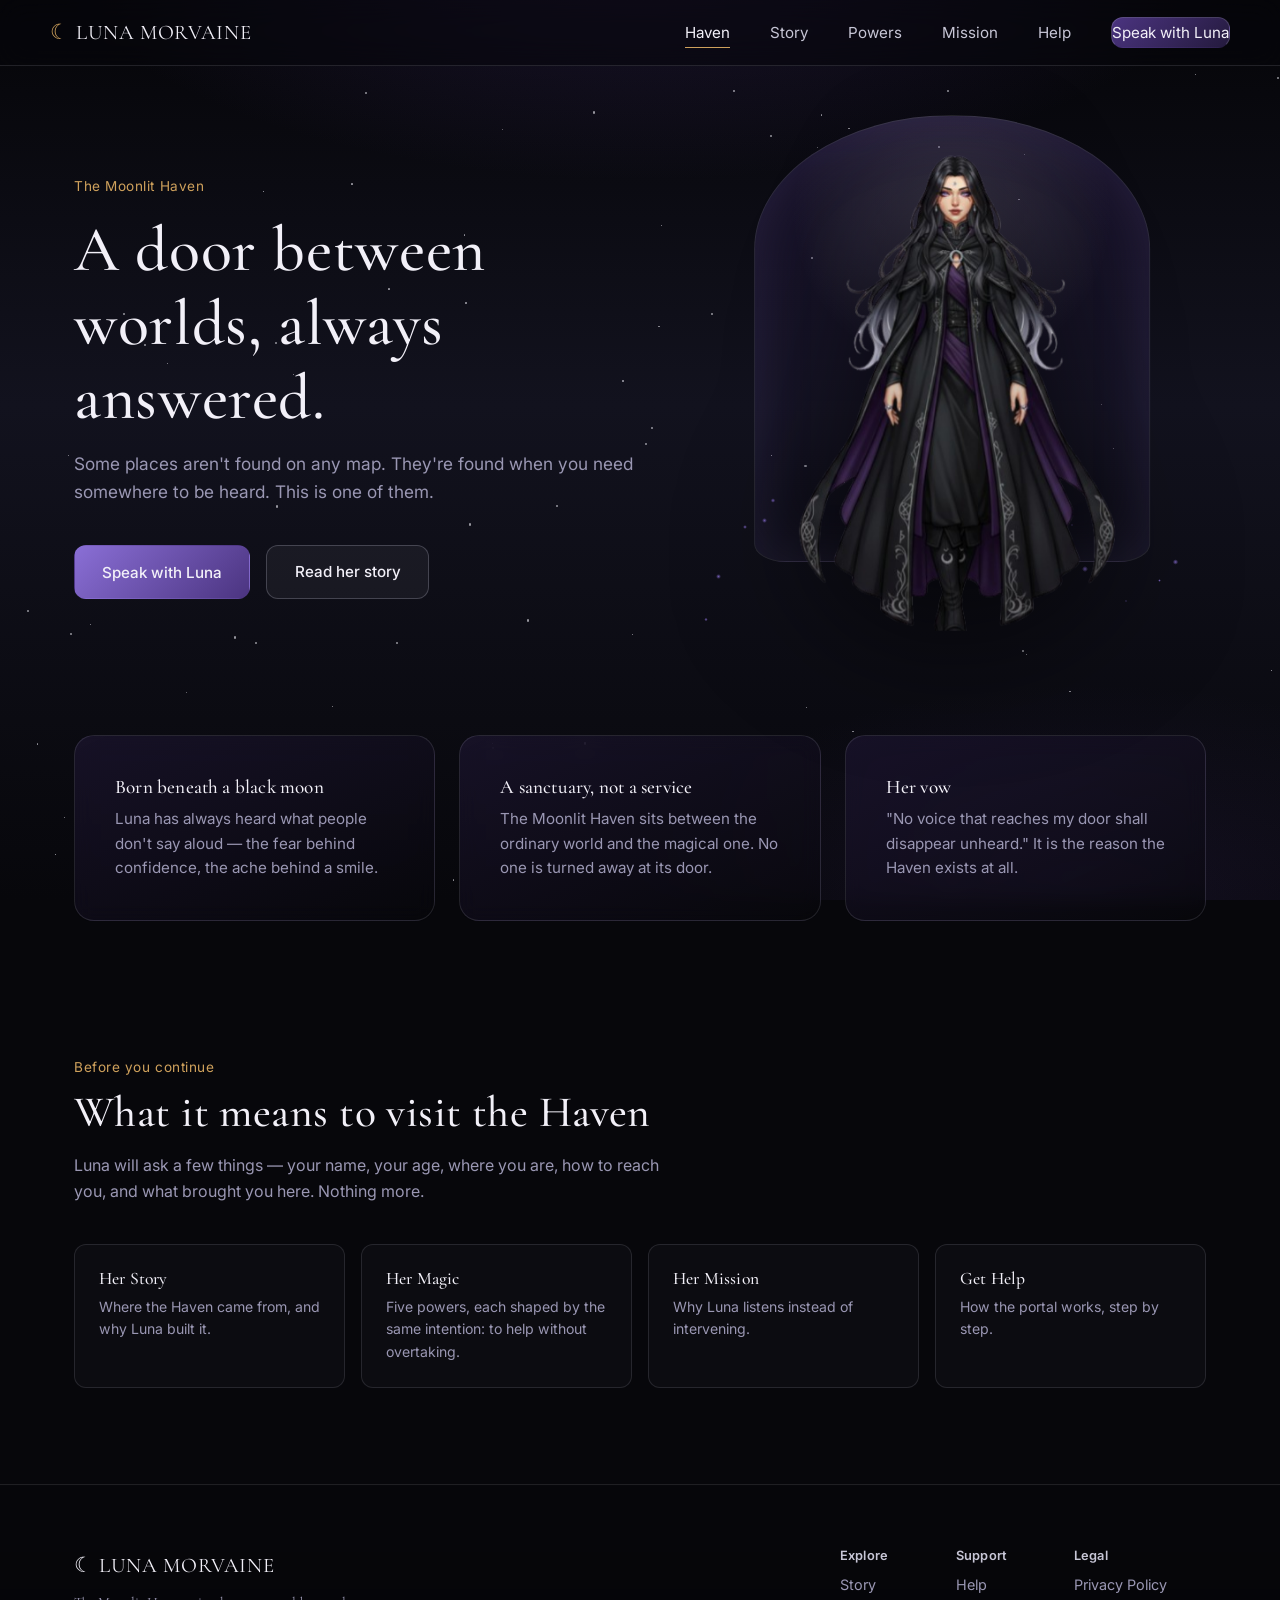
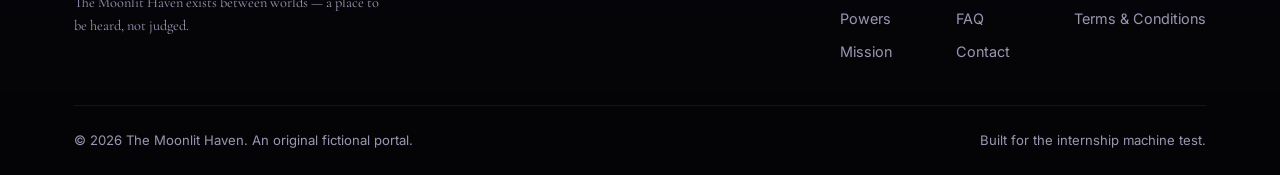
==== frontend/index.html @ e48f8812 "Initial commit - Moonlit Haven" ====
<!DOCTYPE html>
<html lang="en">
<head>
<meta charset="UTF-8" />
<meta name="viewport" content="width=device-width, initial-scale=1.0" />
<title>The Moonlit Haven — Luna Morvaine</title>
<meta name="description" content="Enter the Moonlit Haven and speak with Luna Morvaine, a witch who listens to the stories others turn away from." />
<link rel="stylesheet" href="style.css" />
<link rel="stylesheet" href="animations.css" />
</head>
<body data-auto-open-chat="true">
<a class="skip-link" href="#main">Skip to content</a>
<div class="haven-atmosphere" aria-hidden="true"></div>
<div class="haven-stars" aria-hidden="true"></div>

<header class="site-nav">
  <div class="nav-inner">
    <a class="brand" href="index.html"><span class="glyph">☾</span> LUNA MORVAINE</a>
    <button class="nav-toggle" aria-label="Toggle navigation" aria-expanded="false">☰</button>
    <ul class="nav-links">
      <li><a href="index.html" aria-current="page">Haven</a></li>
      <li><a href="story.html">Story</a></li>
      <li><a href="powers.html">Powers</a></li>
      <li><a href="mission.html">Mission</a></li>
      <li><a href="help.html">Help</a></li>
      <li><a class="nav-cta" href="#" id="speak-with-luna" aria-expanded="false">Speak with Luna</a></li>
    </ul>
  </div>
</header>

<main id="main">

  <!-- ============ HERO / APPARITION ============ -->
  <section class="hero-section" aria-label="The Moonlit Haven entrance">
    <div class="container hero-grid">
      <div class="hero-copy">
        <span class="eyebrow">The Moonlit Haven</span>
        <h1>A door between worlds, always answered.</h1>
        <p>Some places aren't found on any map. They're found when you need somewhere to be heard. This is one of them.</p>
        <div class="hero-actions">
          <button class="btn btn-primary" id="hero-speak-btn">Speak with Luna</button>
          <a class="btn btn-ghost" href="story.html">Read her story</a>
        </div>
      </div>

      <div class="hero-figure-wrap" data-drift-particles="16">
        <div class="hero-window" aria-hidden="true"></div>
        <div class="luna-figure veil-stage">
          <img src="assets/hero/idle.png" alt="Luna Morvaine, a witch cloaked in black and violet, standing calmly with her hands loosely at her sides" width="440" height="620" />
        </div>
      </div>
    </div>
  </section>

  <!-- ============ INTRO STRIP ============ -->
  <section class="intro-strip">
    <div class="container intro-grid">
      <div class="glass-panel intro-card">
        <h3>Born beneath a black moon</h3>
        <p>Luna has always heard what people don't say aloud — the fear behind confidence, the ache behind a smile.</p>
      </div>
      <div class="glass-panel intro-card">
        <h3>A sanctuary, not a service</h3>
        <p>The Moonlit Haven sits between the ordinary world and the magical one. No one is turned away at its door.</p>
      </div>
      <div class="glass-panel intro-card">
        <h3>Her vow</h3>
        <p>"No voice that reaches my door shall disappear unheard." It is the reason the Haven exists at all.</p>
      </div>
    </div>
  </section>

  <!-- ============ WHAT HAPPENS NEXT ============ -->
  <section class="path-section">
    <div class="container">
      <div class="section-head">
        <span class="eyebrow">Before you continue</span>
        <h2>What it means to visit the Haven</h2>
        <p>Luna will ask a few things — your name, your age, where you are, how to reach you, and what brought you here. Nothing more.</p>
      </div>
      <div class="path-links">
        <a class="path-link" href="story.html">
          <h3>Her Story</h3>
          <p>Where the Haven came from, and why Luna built it.</p>
        </a>
        <a class="path-link" href="powers.html">
          <h3>Her Magic</h3>
          <p>Five powers, each shaped by the same intention: to help without overtaking.</p>
        </a>
        <a class="path-link" href="mission.html">
          <h3>Her Mission</h3>
          <p>Why Luna listens instead of intervening.</p>
        </a>
        <a class="path-link" href="help.html">
          <h3>Get Help</h3>
          <p>How the portal works, step by step.</p>
        </a>
      </div>
    </div>
  </section>

</main>

<footer class="site-footer">
  <div class="container">
    <div class="footer-inner">
      <div class="footer-brand">
        <span class="brand">☾ LUNA MORVAINE</span>
        <p>The Moonlit Haven exists between worlds — a place to be heard, not judged.</p>
      </div>
      <div class="footer-links">
        <div class="footer-col">
          <h4>Explore</h4>
          <ul>
            <li><a href="story.html">Story</a></li>
            <li><a href="powers.html">Powers</a></li>
            <li><a href="mission.html">Mission</a></li>
          </ul>
        </div>
        <div class="footer-col">
          <h4>Support</h4>
          <ul>
            <li><a href="help.html">Help</a></li>
            <li><a href="help.html#faq">FAQ</a></li>
            <li><a href="#" id="footer-speak-btn">Contact</a></li>
          </ul>
        </div>
        <div class="footer-col">
          <h4>Legal</h4>
          <ul>
            <li><a href="privacy.html">Privacy Policy</a></li>
            <li><a href="terms.html">Terms &amp; Conditions</a></li>
          </ul>
        </div>
      </div>
    </div>
    <div class="footer-bottom">
      <span>© <span data-year>2026</span> The Moonlit Haven. An original fictional portal.</span>
      <span>Built for the internship machine test.</span>
    </div>
  </div>
</footer>

<!-- ============ CHAT OVERLAY ============ -->
<div id="luna-chat-overlay" class="chat-overlay" hidden>
  <div class="chat-panel glass-panel" id="luna-chat-panel" role="dialog" aria-label="Conversation with Luna Morvaine" aria-modal="false">
    <div class="chat-header">
      <div class="chat-avatar">
        <img src="assets/hero/idle.png" alt="" aria-hidden="true" />
      </div>
      <div class="chat-header-text">
        <strong>Luna Morvaine</strong>
        <span>The Moonlit Haven</span>
      </div>
      <button class="chat-close" id="luna-chat-close" aria-label="Minimize conversation">–</button>
    </div>

    <div class="chat-messages" id="luna-chat-messages" role="log" aria-live="polite"></div>

    <div class="typing-indicator" id="luna-typing-indicator" hidden aria-hidden="true">
      <span class="typing-dot"></span><span class="typing-dot"></span><span class="typing-dot"></span>
    </div>

    <form class="chat-input-row" id="luna-chat-form">
      <label for="luna-chat-input" class="visually-hidden">Your message to Luna</label>
      <input type="text" id="luna-chat-input" placeholder="Type your reply..." autocomplete="off" />
      <button type="submit" id="luna-chat-send" class="btn btn-primary chat-send-btn" aria-label="Send message">Send</button>
    </form>
  </div>
</div>

<script src="script.js"></script>
<script src="chatbot.js"></script>
<script>
  document.getElementById('hero-speak-btn').addEventListener('click', () => window.LunaChat.open());
  document.getElementById('footer-speak-btn').addEventListener('click', (e) => { e.preventDefault(); window.LunaChat.open(); });
</script>
</body>
</html>
---- frontend/style.css ----
/* ==========================================================================
   Luna Morvaine — The Moonlit Haven
   Core design system: reset, tokens, layout, components
   ========================================================================== */

@import url('https://fonts.googleapis.com/css2?family=Cormorant+Garamond:ital,wght@0,400;0,500;0,600;1,400&family=Inter:wght@400;500;600&display=swap');

:root {
  /* Color tokens */
  --void: #07070b;
  --midnight: #12121e;
  --violet-deep: #241a3d;
  --violet: #4b3480;
  --violet-glow: #8a6fd6;
  --silver: #c7c6d6;
  --lunar-white: #f2f0f8;
  --gold: #cfa15c;
  --ink: #050508;

  --text-primary: var(--lunar-white);
  --text-muted: #9a97b3;

  /* Type */
  --font-display: 'Cormorant Garamond', Georgia, serif;
  --font-body: 'Inter', -apple-system, BlinkMacSystemFont, sans-serif;

  /* Spacing scale */
  --space-1: 0.5rem;
  --space-2: 1rem;
  --space-3: 1.5rem;
  --space-4: 2.5rem;
  --space-5: 4rem;
  --space-6: 6rem;

  --radius-sm: 6px;
  --radius-md: 12px;
  --radius-lg: 20px;

  --shadow-glow: 0 0 40px rgba(138, 111, 214, 0.25);
  --border-glass: 1px solid rgba(199, 198, 214, 0.14);

  --ease-cinematic: cubic-bezier(0.16, 1, 0.3, 1);
}

* { box-sizing: border-box; }

html {
  scroll-behavior: smooth;
}

@media (prefers-reduced-motion: reduce) {
  html { scroll-behavior: auto; }
  *, *::before, *::after {
    animation-duration: 0.01ms !important;
    animation-iteration-count: 1 !important;
    transition-duration: 0.01ms !important;
    scroll-behavior: auto !important;
  }
}

body {
  margin: 0;
  min-height: 100vh;
  background: var(--void);
  color: var(--text-primary);
  font-family: var(--font-body);
  font-size: 16px;
  line-height: 1.6;
  overflow-x: hidden;
  position: relative;
}

/* Background atmosphere: stars + gradient, present on every page */
.haven-atmosphere {
  position: fixed;
  inset: 0;
  z-index: -2;
  background:
    radial-gradient(ellipse 80% 50% at 50% -10%, rgba(75, 52, 128, 0.35), transparent 60%),
    radial-gradient(ellipse 60% 40% at 85% 100%, rgba(75, 52, 128, 0.18), transparent 60%),
    linear-gradient(180deg, var(--ink) 0%, var(--midnight) 45%, var(--void) 100%);
}

.haven-stars {
  position: fixed;
  inset: 0;
  z-index: -1;
  pointer-events: none;
}

img { max-width: 100%; display: block; }

h1, h2, h3, h4 {
  font-family: var(--font-display);
  font-weight: 500;
  letter-spacing: 0.01em;
  line-height: 1.15;
  margin: 0 0 var(--space-2);
  color: var(--lunar-white);
}

h1 { font-size: clamp(2.4rem, 5vw, 4.2rem); }
h2 { font-size: clamp(1.9rem, 3.4vw, 2.8rem); }
h3 { font-size: clamp(1.3rem, 2vw, 1.7rem); }

p { margin: 0 0 var(--space-2); color: var(--text-muted); max-width: 62ch; }

a { color: var(--violet-glow); text-decoration: none; }
a:hover { color: var(--gold); }

.container {
  max-width: 1180px;
  margin: 0 auto;
  padding: 0 var(--space-3);
}

section { padding: var(--space-6) 0; position: relative; }

/* Focus visibility for accessibility */
a:focus-visible,
button:focus-visible,
input:focus-visible,
textarea:focus-visible {
  outline: 2px solid var(--gold);
  outline-offset: 3px;
  border-radius: var(--radius-sm);
}

/* ==========================================================================
   Navigation
   ========================================================================== */

.site-nav {
  position: fixed;
  top: 0;
  left: 0;
  right: 0;
  z-index: 100;
  display: flex;
  align-items: center;
  justify-content: space-between;
  padding: var(--space-2) var(--space-3);
  background: rgba(7, 7, 11, 0.55);
  backdrop-filter: blur(14px);
  -webkit-backdrop-filter: blur(14px);
  border-bottom: var(--border-glass);
}

.nav-inner {
  max-width: 1180px;
  margin: 0 auto;
  width: 100%;
  display: flex;
  align-items: center;
  justify-content: space-between;
}

.brand {
  font-family: var(--font-display);
  font-size: 1.3rem;
  color: var(--lunar-white);
  letter-spacing: 0.03em;
  display: flex;
  align-items: center;
  gap: 0.4rem;
}
.brand:hover { color: var(--lunar-white); }
.brand .glyph { color: var(--gold); }

.nav-links {
  display: flex;
  align-items: center;
  gap: var(--space-4);
  list-style: none;
  margin: 0;
  padding: 0;
}

.nav-links a {
  color: var(--silver);
  font-size: 0.95rem;
  padding: 0.3rem 0;
  border-bottom: 1px solid transparent;
  transition: color 0.25s var(--ease-cinematic), border-color 0.25s var(--ease-cinematic);
}
.nav-links a:hover,
.nav-links a[aria-current="page"] {
  color: var(--lunar-white);
  border-bottom-color: var(--gold);
}

.nav-cta {
  background: linear-gradient(135deg, var(--violet), var(--violet-deep));
  color: var(--lunar-white) !important;
  padding: 0.55rem 1.2rem;
  border-radius: var(--radius-md);
  border: 1px solid rgba(199, 198, 214, 0.2);
  font-size: 0.9rem;
  transition: box-shadow 0.3s var(--ease-cinematic), transform 0.2s var(--ease-cinematic);
}
.nav-cta:hover {
  box-shadow: var(--shadow-glow);
  transform: translateY(-1px);
  color: var(--lunar-white) !important;
}

.nav-toggle {
  display: none;
  background: none;
  border: none;
  color: var(--lunar-white);
  font-size: 1.6rem;
  cursor: pointer;
  padding: 0.2rem 0.5rem;
}

@media (max-width: 860px) {
  .nav-toggle { display: block; }
  .nav-links {
    position: fixed;
    top: 64px;
    right: 0;
    left: 0;
    background: rgba(10, 9, 17, 0.97);
    border-bottom: var(--border-glass);
    flex-direction: column;
    align-items: flex-start;
    gap: var(--space-2);
    padding: var(--space-3);
    transform: translateY(-130%);
    opacity: 0;
    transition: transform 0.35s var(--ease-cinematic), opacity 0.35s var(--ease-cinematic);
  }
  .nav-links.open {
    transform: translateY(0);
    opacity: 1;
  }
  .nav-cta { width: 100%; text-align: center; }
}

/* ==========================================================================
   Buttons
   ========================================================================== */

.btn {
  display: inline-flex;
  align-items: center;
  gap: 0.5rem;
  font-family: var(--font-body);
  font-size: 0.95rem;
  font-weight: 500;
  padding: 0.85rem 1.7rem;
  border-radius: var(--radius-md);
  border: 1px solid transparent;
  cursor: pointer;
  transition: transform 0.2s var(--ease-cinematic), box-shadow 0.3s var(--ease-cinematic), background 0.25s;
}

.btn-primary {
  background: linear-gradient(135deg, var(--violet-glow), var(--violet));
  color: var(--lunar-white);
}
.btn-primary:hover { box-shadow: var(--shadow-glow); transform: translateY(-2px); color: var(--lunar-white); }

.btn-ghost {
  background: rgba(199, 198, 214, 0.06);
  border-color: rgba(199, 198, 214, 0.25);
  color: var(--lunar-white);
}
.btn-ghost:hover { background: rgba(199, 198, 214, 0.12); color: var(--lunar-white); }

.btn-gold {
  background: linear-gradient(135deg, var(--gold), #a97f3d);
  color: var(--ink);
}
.btn-gold:hover { box-shadow: 0 0 30px rgba(207, 161, 92, 0.35); transform: translateY(-2px); color: var(--ink); }

/* ==========================================================================
   Glass panel component
   ========================================================================== */

.glass-panel {
  background: linear-gradient(155deg, rgba(36, 26, 61, 0.5), rgba(7, 7, 11, 0.55));
  border: var(--border-glass);
  border-radius: var(--radius-lg);
  backdrop-filter: blur(10px);
  -webkit-backdrop-filter: blur(10px);
}

/* ==========================================================================
   Footer
   ========================================================================== */

.site-footer {
  border-top: var(--border-glass);
  padding: var(--space-5) 0 var(--space-3);
  background: linear-gradient(180deg, transparent, rgba(0,0,0,0.4));
}

.footer-inner {
  display: flex;
  flex-wrap: wrap;
  justify-content: space-between;
  gap: var(--space-4);
  margin-bottom: var(--space-4);
}

.footer-brand {
  font-family: var(--font-display);
  font-size: 1.2rem;
  color: var(--lunar-white);
  max-width: 320px;
}

.footer-brand p { margin-top: var(--space-1); font-size: 0.9rem; }

.footer-links {
  display: flex;
  gap: var(--space-5);
  flex-wrap: wrap;
}

.footer-col h4 {
  font-family: var(--font-body);
  font-size: 0.8rem;
  text-transform: none;
  color: var(--silver);
  font-weight: 600;
  margin-bottom: var(--space-1);
}

.footer-col ul { list-style: none; margin: 0; padding: 0; display: flex; flex-direction: column; gap: 0.5rem; }
.footer-col a { color: var(--text-muted); font-size: 0.9rem; }
.footer-col a:hover { color: var(--gold); }

.footer-bottom {
  border-top: 1px solid rgba(199,198,214,0.08);
  padding-top: var(--space-3);
  font-size: 0.82rem;
  color: var(--text-muted);
  display: flex;
  justify-content: space-between;
  flex-wrap: wrap;
  gap: var(--space-1);
}

/* ==========================================================================
   Hero character layer (used across pages)
   ========================================================================== */

.luna-figure {
  position: relative;
  display: block;
  filter: drop-shadow(0 25px 60px rgba(0,0,0,0.6));
}

.luna-figure img {
  width: 100%;
  height: auto;
  position: relative;
  z-index: 2;
}

/* ==========================================================================
   Utility
   ========================================================================== */

.eyebrow {
  color: var(--gold);
  font-size: 0.85rem;
  letter-spacing: 0.04em;
  margin-bottom: var(--space-1);
  display: block;
  font-family: var(--font-body);
}

.text-center { text-align: center; }
.mx-auto { margin-left: auto; margin-right: auto; }

.section-head {
  max-width: 640px;
  margin-bottom: var(--space-4);
}
.section-head.center { margin-left: auto; margin-right: auto; text-align: center; }

.visually-hidden {
  position: absolute;
  width: 1px; height: 1px;
  padding: 0; margin: -1px;
  overflow: hidden;
  clip: rect(0,0,0,0);
  white-space: nowrap;
  border: 0;
}

.skip-link {
  position: absolute;
  left: -999px;
  top: auto;
  background: var(--violet);
  color: var(--lunar-white);
  padding: 0.8rem 1.2rem;
  border-radius: var(--radius-sm);
  z-index: 999;
}
.skip-link:focus {
  left: var(--space-2);
  top: var(--space-2);
}

/* ==========================================================================
   Home page — hero
   ========================================================================== */

.hero-section {
  padding-top: calc(var(--space-6) + 3rem);
  padding-bottom: var(--space-5);
}

.hero-grid {
  display: grid;
  grid-template-columns: 1.05fr 0.95fr;
  gap: var(--space-5);
  align-items: center;
}

.hero-copy .eyebrow { margin-bottom: var(--space-2); }
.hero-copy p { font-size: 1.08rem; margin-bottom: var(--space-4); }
.hero-actions { display: flex; gap: var(--space-2); flex-wrap: wrap; }

.hero-figure-wrap {
  position: relative;
  min-height: 480px;
  display: flex;
  align-items: flex-end;
  justify-content: center;
}

.hero-window {
  position: absolute;
  top: -6%;
  left: 50%;
  transform: translateX(-50%);
  width: 78%;
  height: 92%;
  border-radius: 50% 50% 8% 8% / 30% 30% 4% 4%;
  background:
    radial-gradient(circle at 50% 22%, rgba(242,240,248,0.16), transparent 40%),
    linear-gradient(180deg, rgba(75,52,128,0.22), rgba(7,7,11,0.05));
  border: 1px solid rgba(199,198,214,0.14);
  box-shadow: inset 0 0 60px rgba(138,111,214,0.15);
  z-index: 0;
}

.hero-figure-wrap .luna-figure {
  width: min(100%, 400px);
  z-index: 2;
}

/* ==========================================================================
   Intro strip
   ========================================================================== */

.intro-strip { padding-top: var(--space-4); padding-bottom: var(--space-4); }
.intro-grid {
  display: grid;
  grid-template-columns: repeat(3, 1fr);
  gap: var(--space-3);
}
.intro-card { padding: var(--space-4); }
.intro-card h3 { font-size: 1.2rem; margin-bottom: 0.6rem; }
.intro-card p { margin: 0; font-size: 0.95rem; }

/* ==========================================================================
   Path links (home page navigation cards)
   ========================================================================== */

.path-links {
  display: grid;
  grid-template-columns: repeat(4, 1fr);
  gap: var(--space-2);
}

.path-link {
  display: block;
  padding: var(--space-3);
  border: var(--border-glass);
  border-radius: var(--radius-md);
  background: rgba(199,198,214,0.03);
  transition: border-color 0.25s var(--ease-cinematic), transform 0.25s var(--ease-cinematic), background 0.25s;
}
.path-link:hover {
  border-color: rgba(138,111,214,0.5);
  background: rgba(138,111,214,0.06);
  transform: translateY(-3px);
}
.path-link h3 { font-size: 1.1rem; margin-bottom: 0.4rem; color: var(--lunar-white); }
.path-link p { font-size: 0.88rem; margin: 0; }

@media (max-width: 900px) {
  .hero-grid { grid-template-columns: 1fr; }
  .hero-figure-wrap { order: -1; min-height: 360px; }
  .intro-grid { grid-template-columns: 1fr; }
  .path-links { grid-template-columns: 1fr 1fr; }
}
@media (max-width: 540px) {
  .path-links { grid-template-columns: 1fr; }
}

/* ==========================================================================
   Chat overlay
   ========================================================================== */

.chat-overlay {
  position: fixed;
  bottom: var(--space-3);
  right: var(--space-3);
  z-index: 200;
  width: min(400px, calc(100vw - 2rem));
  opacity: 0;
  transform: translateY(24px) scale(0.98);
  transition: opacity 0.35s var(--ease-cinematic), transform 0.35s var(--ease-cinematic);
  pointer-events: none;
}
.chat-overlay.is-open {
  opacity: 1;
  transform: translateY(0) scale(1);
  pointer-events: auto;
}

.chat-panel {
  display: flex;
  flex-direction: column;
  height: min(560px, 72vh);
  padding: 0;
  overflow: hidden;
  box-shadow: 0 20px 60px rgba(0,0,0,0.55), var(--shadow-glow);
}

.chat-header {
  display: flex;
  align-items: center;
  gap: 0.7rem;
  padding: var(--space-2) var(--space-2);
  border-bottom: var(--border-glass);
  background: rgba(36,26,61,0.35);
}

.chat-avatar {
  width: 38px; height: 38px;
  border-radius: 50%;
  overflow: hidden;
  border: 1px solid rgba(199,198,214,0.3);
  flex-shrink: 0;
  background: var(--midnight);
}
.chat-avatar img { width: 100%; height: 100%; object-fit: cover; object-position: top center; transform: scale(2.2) translateY(8%); }

.chat-header-text { display: flex; flex-direction: column; line-height: 1.2; flex: 1; }
.chat-header-text strong { font-family: var(--font-display); font-size: 1.05rem; color: var(--lunar-white); }
.chat-header-text span { font-size: 0.75rem; color: var(--text-muted); }

.chat-close {
  background: none; border: none; color: var(--text-muted);
  font-size: 1.4rem; line-height: 1; cursor: pointer; padding: 0.2rem 0.5rem;
}
.chat-close:hover { color: var(--lunar-white); }

.chat-messages {
  flex: 1;
  overflow-y: auto;
  padding: var(--space-2);
  display: flex;
  flex-direction: column;
  gap: 0.6rem;
}

.msg-row { display: flex; }
.msg-row.visitor { justify-content: flex-end; }

.msg-bubble {
  max-width: 82%;
  padding: 0.65rem 0.95rem;
  border-radius: var(--radius-md);
  font-size: 0.92rem;
  line-height: 1.45;
}
.msg-bubble.luna {
  background: rgba(138,111,214,0.14);
  border: 1px solid rgba(138,111,214,0.3);
  color: var(--lunar-white);
  border-bottom-left-radius: 4px;
}
.msg-bubble.visitor {
  background: rgba(199,198,214,0.1);
  color: var(--lunar-white);
  border-bottom-right-radius: 4px;
}

.typing-indicator {
  display: flex;
  gap: 4px;
  padding: 0 var(--space-2) 0.4rem;
}
.typing-dot {
  width: 6px; height: 6px; border-radius: 50%;
  background: var(--violet-glow);
}

.chat-input-row {
  display: flex;
  gap: 0.5rem;
  padding: var(--space-2);
  border-top: var(--border-glass);
  background: rgba(7,7,11,0.4);
}
.chat-input-row input {
  flex: 1;
  background: rgba(199,198,214,0.06);
  border: 1px solid rgba(199,198,214,0.18);
  border-radius: var(--radius-md);
  padding: 0.65rem 0.9rem;
  color: var(--lunar-white);
  font-family: var(--font-body);
  font-size: 0.92rem;
}
.chat-input-row input:focus { outline: 2px solid var(--gold); outline-offset: 1px; }
.chat-send-btn { padding: 0.6rem 1.1rem; font-size: 0.88rem; }

@media (max-width: 480px) {
  .chat-overlay { right: var(--space-2); bottom: var(--space-2); width: calc(100vw - 1.5rem); }
  .chat-panel { height: min(520px, 78vh); }
}

/* ==========================================================================
   Powers page
   ========================================================================== */

.powers-hero { padding-top: calc(var(--space-6) + 3rem); padding-bottom: var(--space-3); }
.powers-hero p { font-size: 1.05rem; }

.powers-stage-section { padding-top: var(--space-2); }

.power-stage {
  position: relative;
  max-width: 420px;
  margin: 0 auto var(--space-4);
  min-height: 460px;
  display: flex;
  align-items: flex-end;
  justify-content: center;
}
.power-stage .luna-figure { width: 100%; }
.power-stage .luna-figure img { width: 100%; }

.power-details {
  max-width: 640px;
  margin: 0 auto var(--space-4);
  padding: var(--space-3) var(--space-4);
  text-align: center;
}
.power-details h2 { margin-bottom: 0.6rem; }
.power-details p { margin: 0 auto; }

.power-buttons {
  display: grid;
  grid-template-columns: repeat(5, 1fr);
  gap: var(--space-1);
  max-width: 900px;
  margin: 0 auto;
}

.power-btn {
  display: flex;
  flex-direction: column;
  align-items: center;
  gap: 0.4rem;
  padding: var(--space-2) 0.6rem;
  background: rgba(199,198,214,0.04);
  border: 1px solid rgba(199,198,214,0.14);
  border-radius: var(--radius-md);
  color: var(--silver);
  font-family: var(--font-body);
  font-size: 0.82rem;
  cursor: pointer;
  transition: border-color 0.25s, background 0.25s, color 0.25s, transform 0.2s;
}
.power-btn-icon { font-size: 1.3rem; color: var(--violet-glow); }
.power-btn:hover { border-color: rgba(138,111,214,0.5); background: rgba(138,111,214,0.08); }
.power-btn.active {
  border-color: var(--gold);
  background: rgba(207,161,92,0.1);
  color: var(--lunar-white);
  transform: translateY(-2px);
}
.power-btn.active .power-btn-icon { color: var(--gold); }

@media (max-width: 720px) {
  .power-buttons { grid-template-columns: repeat(3, 1fr); }
}
@media (max-width: 460px) {
  .power-buttons { grid-template-columns: repeat(2, 1fr); }
  .power-stage { min-height: 380px; }
}

/* ==========================================================================
   Story page
   ========================================================================== */

.story-hero { padding-top: calc(var(--space-6) + 3rem); padding-bottom: var(--space-4); }
.story-hero-grid {
  display: grid;
  grid-template-columns: 1.2fr 0.8fr;
  gap: var(--space-4);
  align-items: end;
}
.story-subtitle {
  font-family: var(--font-display);
  font-style: italic;
  font-size: 1.3rem;
  color: var(--silver);
  margin-top: var(--space-1);
}
.story-portrait { max-width: 280px; margin-left: auto; }

.timeline-section { padding-top: var(--space-2); }

.timeline {
  list-style: none;
  margin: 0 0 var(--space-5);
  padding: 0;
  position: relative;
  max-width: 720px;
}
.timeline::before {
  content: "";
  position: absolute;
  left: 9px;
  top: 8px;
  bottom: 8px;
  width: 1px;
  background: linear-gradient(180deg, rgba(138,111,214,0.6), rgba(138,111,214,0.05));
}

.timeline-item {
  position: relative;
  padding-left: var(--space-4);
  margin-bottom: var(--space-3);
}
.timeline-marker {
  position: absolute;
  left: 0;
  top: 6px;
  width: 19px;
  height: 19px;
  border-radius: 50%;
  background: var(--midnight);
  border: 2px solid var(--violet-glow);
  box-shadow: 0 0 10px rgba(138,111,214,0.5);
}
.timeline-content { padding: var(--space-3); }
.timeline-content h3 { font-size: 1.15rem; margin-bottom: 0.5rem; }
.timeline-content p { margin: 0; font-size: 0.95rem; }

.vow-quote {
  margin: 0 auto;
  max-width: 640px;
  text-align: center;
  font-family: var(--font-display);
  font-style: italic;
  font-size: clamp(1.4rem, 2.6vw, 1.9rem);
  color: var(--lunar-white);
  padding: var(--space-4) 0;
  border-top: 1px solid rgba(199,198,214,0.12);
  border-bottom: 1px solid rgba(199,198,214,0.12);
}

@media (max-width: 780px) {
  .story-hero-grid { grid-template-columns: 1fr; }
  .story-portrait { max-width: 220px; margin: 0 auto; }
}

/* ==========================================================================
   Mission page
   ========================================================================== */

.mission-hero { padding-top: calc(var(--space-6) + 3rem); padding-bottom: var(--space-3); }
.mission-quote {
  max-width: 760px;
  margin: var(--space-3) auto 0;
  font-family: var(--font-display);
  font-style: italic;
  font-size: clamp(1.5rem, 3vw, 2.1rem);
  color: var(--lunar-white);
  line-height: 1.35;
}

.mission-grid {
  display: grid;
  grid-template-columns: repeat(2, 1fr);
  gap: var(--space-3);
  margin-bottom: var(--space-5);
}
.mission-card { padding: var(--space-4); }
.mission-card h3 { margin-bottom: 0.6rem; }
.mission-card p { margin: 0; }

.mission-cta { max-width: 560px; margin: 0 auto; }
.mission-cta p { margin-bottom: var(--space-3); }

@media (max-width: 720px) {
  .mission-grid { grid-template-columns: 1fr; }
}

/* ==========================================================================
   Help page
   ========================================================================== */

.help-hero { padding-top: calc(var(--space-6) + 3rem); padding-bottom: var(--space-3); }
.help-hero p { margin: var(--space-2) auto var(--space-3); font-size: 1.05rem; }

.steps-list {
  list-style: none;
  margin: 0;
  padding: 0;
  display: grid;
  grid-template-columns: repeat(2, 1fr);
  gap: var(--space-2);
}
.step-item {
  display: flex;
  gap: var(--space-2);
  padding: var(--space-3);
  align-items: flex-start;
}
.step-num {
  flex-shrink: 0;
  width: 34px; height: 34px;
  border-radius: 50%;
  border: 1px solid rgba(207,161,92,0.5);
  color: var(--gold);
  display: flex; align-items: center; justify-content: center;
  font-family: var(--font-display);
  font-size: 1rem;
}
.step-item h3 { font-size: 1.05rem; margin-bottom: 0.3rem; }
.step-item p { margin: 0; font-size: 0.92rem; }

.faq-list { display: flex; flex-direction: column; gap: var(--space-2); max-width: 760px; margin: 0 auto; }
.faq-item { padding: var(--space-3); }
.faq-item summary {
  cursor: pointer;
  font-family: var(--font-body);
  font-weight: 600;
  color: var(--lunar-white);
  list-style: none;
  position: relative;
  padding-right: 1.5rem;
}
.faq-item summary::-webkit-details-marker { display: none; }
.faq-item summary::after {
  content: "+";
  position: absolute;
  right: 0; top: 0;
  color: var(--gold);
  font-size: 1.2rem;
}
.faq-item[open] summary::after { content: "–"; }
.faq-item p { margin-top: var(--space-1); margin-bottom: 0; font-size: 0.92rem; }

@media (max-width: 720px) {
  .steps-list { grid-template-columns: 1fr; }
}

/* ==========================================================================
   Legal pages
   ========================================================================== */

.legal-section { padding-top: calc(var(--space-6) + 3rem); }
.legal-container { max-width: 780px; }
.legal-updated { font-size: 0.85rem; margin-bottom: var(--space-4); }
.legal-body { padding: var(--space-4); }
.legal-body h2 { font-size: 1.2rem; font-family: var(--font-body); font-weight: 600; margin-top: var(--space-3); }
.legal-body h2:first-child { margin-top: 0; }
.legal-body p, .legal-body li { font-size: 0.95rem; }
.legal-body ul { padding-left: 1.2rem; color: var(--text-muted); }
---- frontend/animations.css ----
/* ==========================================================================
   Luna Morvaine — Animation Library
   Veilwalking, Echo Listening, Moonweaving, Memory Ink, Hearthlight
   ========================================================================== */

/* -----------------------------------------------------------
   Ambient starfield (canvas-drawn particles use this container)
------------------------------------------------------------ */
.star {
  position: absolute;
  background: var(--lunar-white);
  border-radius: 50%;
  opacity: 0.6;
  animation: twinkle 4s ease-in-out infinite;
}

@keyframes twinkle {
  0%, 100% { opacity: 0.15; }
  50% { opacity: 0.85; }
}

.drift-particle {
  position: absolute;
  border-radius: 50%;
  background: radial-gradient(circle, rgba(138,111,214,0.8), transparent 70%);
  pointer-events: none;
  animation: driftUp linear infinite;
}

@keyframes driftUp {
  0% { transform: translateY(0) translateX(0); opacity: 0; }
  10% { opacity: 0.8; }
  90% { opacity: 0.4; }
  100% { transform: translateY(-140px) translateX(20px); opacity: 0; }
}

/* -----------------------------------------------------------
   VEILWALKING — apparition from shadow
   Stage container wraps the Luna <img>
------------------------------------------------------------ */
.veil-stage {
  position: relative;
  display: inline-block;
  width: 100%;
}

.veil-stage::before {
  /* darkness pool that recedes as she appears */
  content: "";
  position: absolute;
  inset: -10%;
  z-index: 1;
  background: radial-gradient(ellipse 60% 70% at 50% 60%, rgba(0,0,0,0.95), rgba(0,0,0,0) 72%);
  pointer-events: none;
  opacity: 1;
  animation: veilDarknessRecede 2.6s var(--ease-cinematic) forwards;
  animation-delay: 0.3s;
}

.veil-stage .luna-figure img {
  opacity: 0;
  filter: blur(18px) brightness(0.3) saturate(0.6);
  transform: scale(1.08) translateY(14px);
  clip-path: inset(0% 0% 40% 0%);
  animation: veilMaterialize 2.4s var(--ease-cinematic) forwards;
  animation-delay: 0.5s;
}

@keyframes veilDarknessRecede {
  0% { opacity: 1; }
  100% { opacity: 0; }
}

@keyframes veilMaterialize {
  0% {
    opacity: 0;
    filter: blur(18px) brightness(0.25) saturate(0.5);
    transform: scale(1.08) translateY(14px);
    clip-path: inset(0% 0% 45% 0%);
  }
  35% {
    opacity: 0.55;
    filter: blur(9px) brightness(0.55) saturate(0.7);
    clip-path: inset(0% 0% 20% 0%);
  }
  70% {
    opacity: 0.85;
    filter: blur(3px) brightness(0.85) saturate(0.9);
    clip-path: inset(0% 0% 4% 0%);
  }
  100% {
    opacity: 1;
    filter: blur(0) brightness(1) saturate(1);
    transform: scale(1) translateY(0);
    clip-path: inset(0% 0% 0% 0%);
  }
}

.veil-shadow-wisp {
  position: absolute;
  z-index: 1;
  width: 6px;
  height: 6px;
  border-radius: 50%;
  background: radial-gradient(circle, rgba(138,111,214,0.9), transparent 70%);
  opacity: 0;
  animation: wispRise 2.2s ease-out forwards;
  pointer-events: none;
}

@keyframes wispRise {
  0% { opacity: 0; transform: translateY(0) scale(0.6); }
  15% { opacity: 0.9; }
  100% { opacity: 0; transform: translateY(-90px) scale(1.4); }
}

@media (prefers-reduced-motion: reduce) {
  .veil-stage::before { animation: none; opacity: 0; }
  .veil-stage .luna-figure img { animation: none; opacity: 1; filter: none; transform: none; clip-path: none; }
  .veil-shadow-wisp { display: none; }
}

/* -----------------------------------------------------------
   ECHO LISTENING — subtle pulse + ripples, idle.png
------------------------------------------------------------ */
.power-stage.echo .luna-figure {
  animation: echoBreathe 4.5s ease-in-out infinite;
}

@keyframes echoBreathe {
  0%, 100% { transform: translateY(0); }
  50% { transform: translateY(-6px); }
}

.power-stage.echo .luna-figure::after {
  content: "";
  position: absolute;
  top: 6%;
  left: 50%;
  width: 46%;
  height: 30%;
  transform: translateX(-50%);
  border-radius: 50%;
  background: radial-gradient(circle, rgba(138,111,214,0.55), transparent 70%);
  filter: blur(6px);
  z-index: 1;
  animation: echoGlow 3.2s ease-in-out infinite;
}

@keyframes echoGlow {
  0%, 100% { opacity: 0.35; }
  50% { opacity: 0.75; }
}

.echo-ripple {
  position: absolute;
  border: 1.5px solid rgba(199, 198, 214, 0.45);
  border-radius: 50%;
  left: 50%;
  top: 38%;
  transform: translate(-50%, -50%);
  width: 40px;
  height: 40px;
  opacity: 0;
  animation: rippleExpand 3s ease-out infinite;
  pointer-events: none;
}
.echo-ripple.r2 { animation-delay: 1s; }
.echo-ripple.r3 { animation-delay: 2s; }

@keyframes rippleExpand {
  0% { width: 40px; height: 40px; opacity: 0.7; border-color: rgba(199,198,214,0.5); }
  100% { width: 340px; height: 340px; opacity: 0; border-color: rgba(138,111,214,0.05); }
}

@media (prefers-reduced-motion: reduce) {
  .power-stage.echo .luna-figure,
  .power-stage.echo .luna-figure::after { animation: none; }
  .echo-ripple { display: none; }
}

/* -----------------------------------------------------------
   MOONWEAVING — glowing threads from raised hand
------------------------------------------------------------ */
.moonweave-svg {
  position: absolute;
  z-index: 1;
  pointer-events: none;
}

.moonweave-thread {
  fill: none;
  stroke: url(#threadGradient);
  stroke-width: 1.6;
  stroke-linecap: round;
  filter: drop-shadow(0 0 4px rgba(138,111,214,0.8));
  stroke-dasharray: 400;
  stroke-dashoffset: 400;
  animation: weaveDraw 3.2s var(--ease-cinematic) infinite;
  opacity: 0.9;
}

@keyframes weaveDraw {
  0% { stroke-dashoffset: 400; opacity: 0; }
  15% { opacity: 1; }
  70% { stroke-dashoffset: 0; opacity: 1; }
  100% { stroke-dashoffset: -400; opacity: 0; }
}

.moonweave-mote {
  position: absolute;
  width: 4px;
  height: 4px;
  border-radius: 50%;
  background: var(--lunar-white);
  box-shadow: 0 0 8px 2px rgba(138,111,214,0.9);
  animation: moteFloat 4s ease-in-out infinite;
}

@keyframes moteFloat {
  0%, 100% { transform: translate(0,0); opacity: 0.3; }
  50% { transform: translate(6px,-10px); opacity: 1; }
}

@media (prefers-reduced-motion: reduce) {
  .moonweave-thread { animation: none; stroke-dashoffset: 0; opacity: 0.6; }
  .moonweave-mote { animation: none; }
}

/* -----------------------------------------------------------
   MEMORY INK — Fehu rune traced stroke-by-stroke
------------------------------------------------------------ */
.rune-svg {
  position: absolute;
  z-index: 1;
  pointer-events: none;
}

.rune-stroke {
  fill: none;
  stroke: var(--gold);
  stroke-width: 3.2;
  stroke-linecap: round;
  stroke-linejoin: round;
  filter: drop-shadow(0 0 6px rgba(207,161,92,0.9));
}

.rune-stroke.trace {
  stroke-dasharray: var(--len, 260);
  stroke-dashoffset: var(--len, 260);
  animation: runeTrace 1.6s var(--ease-cinematic) forwards;
}
.rune-stroke.trace.stroke-2 { animation-delay: 1.3s; }

@keyframes runeTrace {
  to { stroke-dashoffset: 0; }
}

.rune-glow-pulse {
  animation: runeGlowPulse 2.4s ease-in-out infinite;
  animation-delay: 2.6s;
}

@keyframes runeGlowPulse {
  0%, 100% { filter: drop-shadow(0 0 6px rgba(207,161,92,0.7)); }
  50% { filter: drop-shadow(0 0 16px rgba(207,161,92,1)); }
}

.ink-spark {
  position: absolute;
  width: 3px;
  height: 3px;
  background: var(--gold);
  border-radius: 50%;
  box-shadow: 0 0 6px 2px rgba(207,161,92,0.9);
  animation: sparkPop 1.8s ease-out infinite;
}

@keyframes sparkPop {
  0% { opacity: 0; transform: scale(0.4); }
  30% { opacity: 1; transform: scale(1.2); }
  100% { opacity: 0; transform: scale(0.6) translateY(-14px); }
}

@media (prefers-reduced-motion: reduce) {
  .rune-stroke.trace { stroke-dashoffset: 0; animation: none; }
  .rune-glow-pulse { animation: none; }
  .ink-spark { display: none; }
}

/* -----------------------------------------------------------
   HEARTHLIGHT — flicker + particles around hearthlight.png
------------------------------------------------------------ */
.power-stage.hearth .luna-figure::before {
  content: "";
  position: absolute;
  top: 30%;
  left: 50%;
  width: 42%;
  height: 32%;
  transform: translate(-50%, -50%);
  border-radius: 50%;
  background: radial-gradient(circle, rgba(207,161,92,0.65), rgba(138,111,214,0.2) 55%, transparent 75%);
  filter: blur(10px);
  z-index: 1;
  animation: hearthFlicker 2.2s ease-in-out infinite;
}

@keyframes hearthFlicker {
  0%, 100% { opacity: 0.55; transform: translate(-50%, -50%) scale(1); }
  30% { opacity: 0.85; transform: translate(-50%, -50%) scale(1.05); }
  50% { opacity: 0.65; transform: translate(-50%, -50%) scale(0.97); }
  75% { opacity: 0.9; transform: translate(-50%, -50%) scale(1.03); }
}

.hearth-ember {
  position: absolute;
  width: 3px;
  height: 3px;
  border-radius: 50%;
  background: var(--gold);
  box-shadow: 0 0 6px 2px rgba(207,161,92,0.8);
  animation: emberRise 3.4s ease-in infinite;
}

@keyframes emberRise {
  0% { opacity: 0; transform: translateY(0) translateX(0); }
  10% { opacity: 1; }
  100% { opacity: 0; transform: translateY(-160px) translateX(var(--drift, 12px)); }
}

@media (prefers-reduced-motion: reduce) {
  .power-stage.hearth .luna-figure::before { animation: none; opacity: 0.6; }
  .hearth-ember { display: none; }
}

/* -----------------------------------------------------------
   Power stage cross-fade between states
------------------------------------------------------------ */
.power-stage {
  position: relative;
}

.power-stage .luna-figure {
  transition: opacity 0.4s ease;
}

.power-fx-layer {
  position: absolute;
  inset: 0;
  z-index: 1;
  pointer-events: none;
}

/* -----------------------------------------------------------
   Chat panel entrance
------------------------------------------------------------ */
.chat-panel {
  animation: chatRise 0.5s var(--ease-cinematic);
}

@keyframes chatRise {
  from { opacity: 0; transform: translateY(18px); }
  to { opacity: 1; transform: translateY(0); }
}

.msg-bubble {
  animation: bubbleIn 0.35s var(--ease-cinematic);
}

@keyframes bubbleIn {
  from { opacity: 0; transform: translateY(8px) scale(0.98); }
  to { opacity: 1; transform: translateY(0) scale(1); }
}

.typing-dot {
  animation: typingBounce 1.2s ease-in-out infinite;
}
.typing-dot:nth-child(2) { animation-delay: 0.15s; }
.typing-dot:nth-child(3) { animation-delay: 0.3s; }

@keyframes typingBounce {
  0%, 60%, 100% { transform: translateY(0); opacity: 0.5; }
  30% { transform: translateY(-4px); opacity: 1; }
}

@media (prefers-reduced-motion: reduce) {
  .chat-panel, .msg-bubble { animation: none; }
}
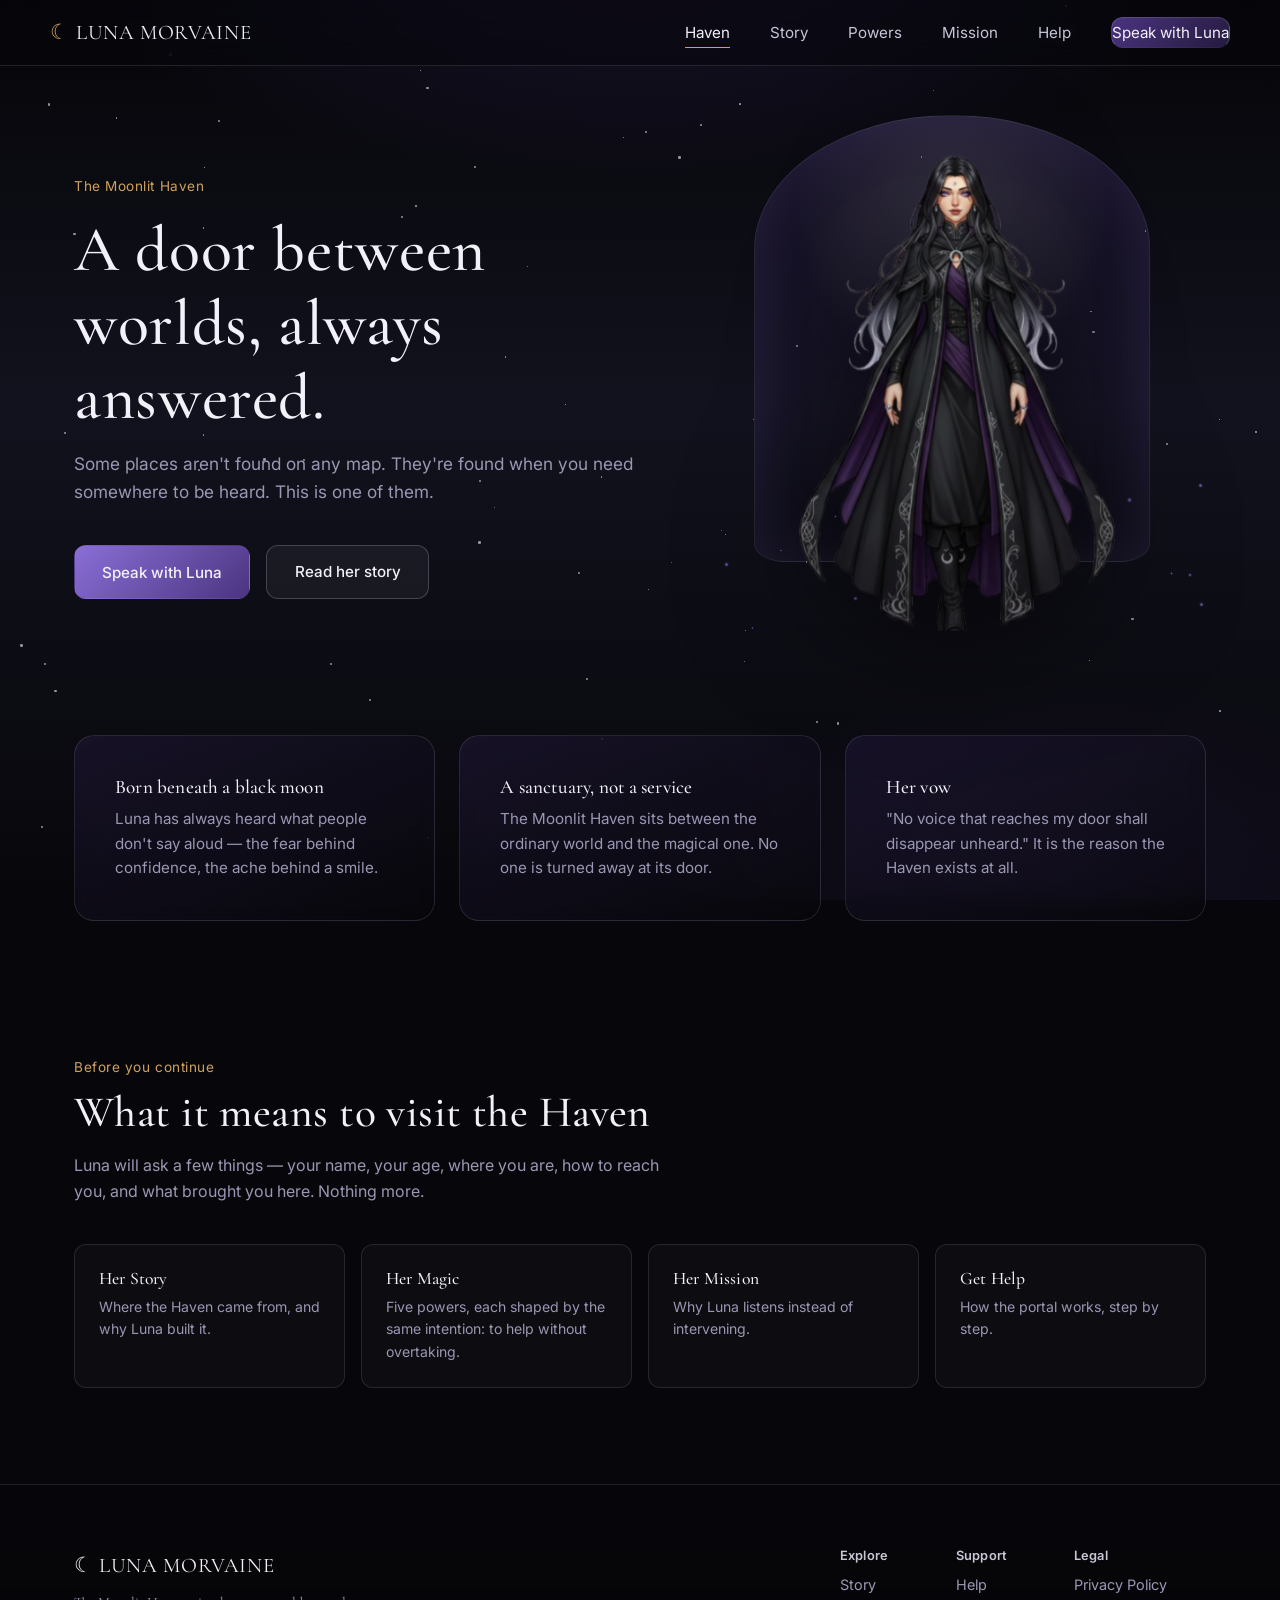
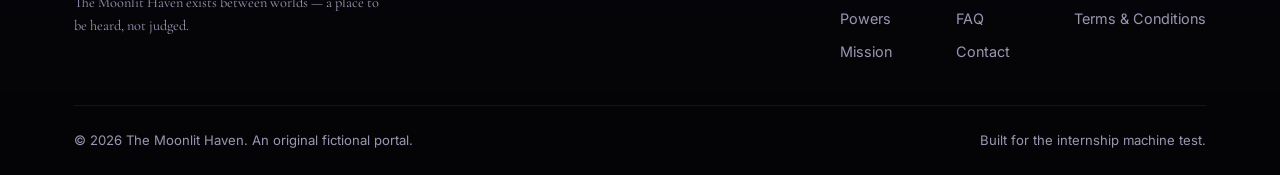
==== commit a90baffd: "Point frontend at deployed Render backend" ====
--- a/frontend/index.html
+++ b/frontend/index.html
@@ -170,6 +170,7 @@
 </div>
 
 <script src="script.js"></script>
+<script>window.LUNA_API_BASE = 'https://moonlit-haven-j2cd.onrender.com';</script>
 <script src="chatbot.js"></script>
 <script>
   document.getElementById('hero-speak-btn').addEventListener('click', () => window.LunaChat.open());
